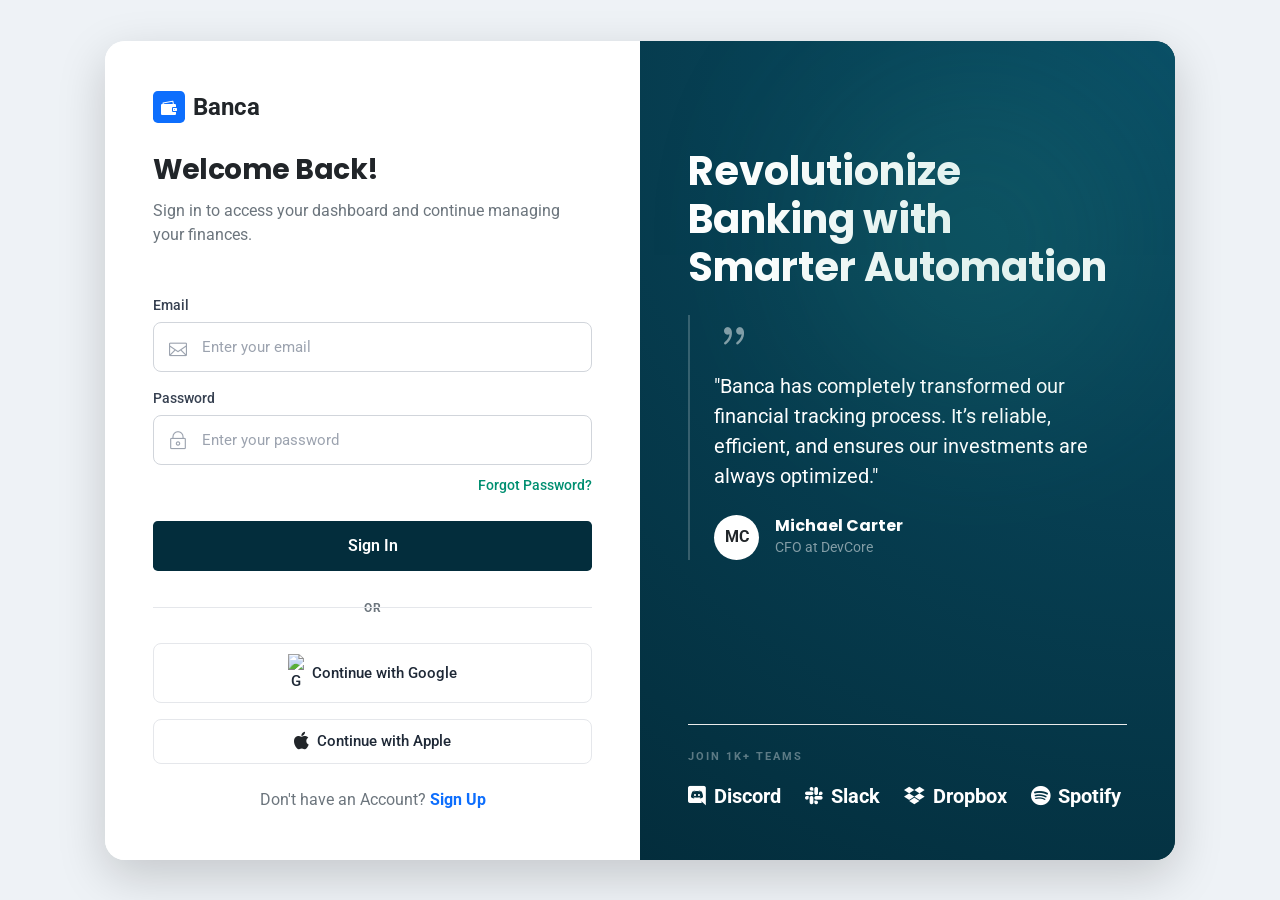
==== login.html @ e6ec40a3 "Add files via upload" ====
<!DOCTYPE HTML>
<html lang="en-US">

<head>
    <meta charset="UTF-8">
    <meta http-equiv="x-ua-compatible" content="ie=edge">
    <meta name="viewport" content="width=device-width,initial-scale=1.0">
    <title>Banca - Secure Login</title>
    <link rel="shortcut icon" href="img/favicon.png" type="image/x-icon">

    <!-- CSS here -->
    <link rel="stylesheet" type="text/css" href="css/bootstrap.min.css" media="all" />
    <link rel="stylesheet" type="text/css" href="css/elegant-icons.min.css" media="all" />
    <link rel="stylesheet" type="text/css" href="css/all.min.css" media="all" />
    <link rel="stylesheet" type="text/css" href="css/animate.css" media="all" />
    <link rel="stylesheet" type="text/css" href="css/slick.css" media="all" />
    <link rel="stylesheet" type="text/css" href="css/slick-theme.css" media="all" />
    <link rel="stylesheet" type="text/css" href="css/nice-select.css" media="all" />
    <link rel="stylesheet" type="text/css" href="css/animate.css" media="all" />
    <link rel="stylesheet" type="text/css" href="css/jquery.fancybox.min.css" media="all" />
    <link rel="stylesheet" type="text/css" href="css/nouislider.min.css" media="all" />
    <link rel="stylesheet" type="text/css" href="css/default.css" media="all" />
    <link rel="stylesheet" type="text/css" href="css/style.css" media="all" />
    <link rel="stylesheet" type="text/css" href="css/responsive.css" media="all" />
</head>

<body>

    <main class="auth-page-wrapper d-flex align-items-center justify-content-center h-100vh">
        
        <!-- Centered Card Container -->
        <div class="container">
            <div class="row justify-content-center">
                <div class="col-xl-11 col-xxl-10">
                    <div class="auth-card shadow-lg overflow-hidden bg-white rounded-4">
                        <div class="row g-0">
                            
                            <!-- Left Side: Login Form -->
                            <div class="col-lg-6">
                                <div class="auth-form-side p-5 d-flex flex-column h-100 justify-content-center">
                                    <div class="auth-form-header mb-5">
                                        <a href="index.html" class="d-flex align-items-center mb-4 text-decoration-none">
                                            <div class="icon-box-sm bg-primary text-white rounded-3 me-2 d-flex align-items-center justify-content-center" style="width: 32px; height: 32px;">
                                                <i class="icon_wallet_alt"></i>
                                            </div>
                                            <span class="fw-bold fs-4 text-dark">Banca</span>
                                        </a>
                                        <h2 class="fw-bold mb-2 text-dark">Welcome Back!</h2>
                                        <p class="text-muted">Sign in to access your dashboard and continue managing your finances.</p>
                                    </div>

                                    <form action="dashboard.html">
                                        <div class="form-group-modern mb-3">
                                            <label class="modern-label">Email</label>
                                            <div class="input-icon-wrapper">
                                                <i class="icon_mail_alt input-icon"></i>
                                                <input type="email" class="form-control" placeholder="Enter your email" required>
                                            </div>
                                        </div>

                                        <div class="form-group-modern mb-4">
                                            <label class="modern-label">Password</label>
                                            <div class="input-icon-wrapper">
                                                <i class="icon_lock_alt input-icon"></i>
                                                <input type="password" class="form-control" placeholder="Enter your password" required>
                                                <span class="password-toggle"><i class="icon_eye_alt"></i></span>
                                            </div>
                                            <div class="text-end mt-2">
                                                <a href="#" class="theme-link-sm">Forgot Password?</a>
                                            </div>
                                        </div>

                                        <button type="submit" class="theme-btn w-100 py-3 mb-4 rounded-3">Sign In</button>

                                        <div class="text-center position-relative mb-4">
                                            <span class="bg-white px-3 text-muted position-relative z-index-1 small fw-bold">OR</span>
                                            <div class="divider-line position-absolute top-50 start-0 w-100"></div>
                                        </div>

                                        <div class="d-flex flex-column gap-3">
                                            <button type="button" class="social-btn w-100 justify-content-center">
                                                <img src="https://www.google.com/favicon.ico" alt="G" class="me-2" style="width:16px;">
                                                Continue with Google
                                            </button>
                                            <button type="button" class="social-btn w-100 justify-content-center">
                                                <i class="fab fa-apple text-dark me-2 fs-5"></i>
                                                Continue with Apple
                                            </button>
                                        </div>
                                        
                                        <div class="mt-4 text-center">
                                            <p class="text-muted mb-0">Don't have an Account? <a href="register.html" class="fw-bold text-primary">Sign Up</a></p>
                                        </div>
                                    </form>
                                </div>
                            </div>

                            <!-- Right Side: Dark Banner -->
                            <div class="col-lg-6 d-none d-lg-block">
                                <div class="auth-banner-side h-100 p-5 d-flex flex-column justify-content-center position-relative text-white" style="background-color: #032d3c;">
                                    <div class="banner-content position-relative z-index-2 my-auto">
                                        <h2 class="display-6 fw-bold mb-4 text-white">Revolutionize Banking with Smarter Automation</h2>
                                        
                                        <div class="testimonial-simple mb-5">
                                            <i class="icon_quotations fs-1 text-white-50 mb-3 d-block"></i>
                                            <p class="fs-5 lh-base mb-4 opacity-75">"Banca has completely transformed our financial tracking process. It’s reliable, efficient, and ensures our investments are always optimized."</p>
                                            
                                            <div class="d-flex align-items-center">
                                                <div class="avatar-circle me-3 bg-white text-dark rounded-circle d-flex align-items-center justify-content-center fw-bold" style="width: 45px; height: 45px;">MC</div>
                                                <div>
                                                    <h6 class="mb-0 fw-bold text-white">Michael Carter</h6>
                                                    <small class="text-white-50">CFO at DevCore</small>
                                                </div>
                                            </div>
                                        </div>
                                    </div>

                                    <div class="banner-footer position-relative z-index-2 mt-auto pt-4 border-top border-white border-opacity-10">
                                        <small class="text-uppercase letter-spacing-2 text-white-50 mb-3 d-block">Join 1k+ Teams</small>
                                        <div class="d-flex flex-wrap gap-4 align-items-center opacity-75">
                                            <span class="fw-bold fs-5"><i class="fab fa-discord me-2"></i>Discord</span>
                                            <span class="fw-bold fs-5"><i class="fab fa-slack me-2"></i>Slack</span>
                                            <span class="fw-bold fs-5"><i class="fab fa-dropbox me-2"></i>Dropbox</span>
                                            <span class="fw-bold fs-5"><i class="fab fa-spotify me-2"></i>Spotify</span>
                                        </div>
                                    </div>
                                    
                                    <!-- Background Gradient/Effect -->
                                    <div class="position-absolute top-0 end-0 p-5">
                                        <div class="bg-gradient-primary rounded-circle" style="width: 300px; height: 300px; filter: blur(100px); opacity: 0.2; background: #2f9f89;"></div>
                                    </div>
                                </div>
                            </div>
                        </div>
                    </div>
                </div>
            </div>
        </div>
    </main>

    <!-- JS here -->
    <script src="js/jquery-3.6.0.min.js"></script>
    <script src="js/bootstrap.bundle.min.js"></script>
    <script src="js/jquery.nice-select.min.js"></script>
    <script src="js/slick.min.js"></script>
    <script src="js/jquery.fancybox.min.js"></script>
    <script src="js/nouislider.min.js"></script>
    <script src="js/wow.js"></script>
    <script src="js/main.js"></script>
</body>

</html>
---- css/elegant-icons.min.css ----
@font-face {
	font-family: 'ElegantIcons';
	src:url('../fonts/ElegantIcons.eot');
	src:url('../fonts/ElegantIcons.eot?#iefix') format('embedded-opentype'),
		url('../fonts/ElegantIcons.woff') format('woff'),
		url('../fonts/ElegantIcons.ttf') format('truetype'),
		url('../fonts/ElegantIcons.svg#ElegantIcons') format('svg');
	font-weight: normal;
	font-style: normal;
}

/* Use the following CSS code if you want to use data attributes for inserting your icons */
[data-icon]:before {
	font-family: 'ElegantIcons';
	content: attr(data-icon);
	speak: none;
	font-weight: normal;
	font-variant: normal;
	text-transform: none;
	line-height: 1;
	-webkit-font-smoothing: antialiased;
	-moz-osx-font-smoothing: grayscale;
}

/* Use the following CSS code if you want to have a class per icon */
/*
Instead of a list of all class selectors,
you can use the generic selector below, but it's slower:
[class*="your-class-prefix"] {
*/
.arrow_up, .arrow_down, .arrow_left, .arrow_right, .arrow_left-up, .arrow_right-up, .arrow_right-down, .arrow_left-down, .arrow-up-down, .arrow_up-down_alt, .arrow_left-right_alt, .arrow_left-right, .arrow_expand_alt2, .arrow_expand_alt, .arrow_condense, .arrow_expand, .arrow_move, .arrow_carrot-up, .arrow_carrot-down, .arrow_carrot-left, .arrow_carrot-right, .arrow_carrot-2up, .arrow_carrot-2down, .arrow_carrot-2left, .arrow_carrot-2right, .arrow_carrot-up_alt2, .arrow_carrot-down_alt2, .arrow_carrot-left_alt2, .arrow_carrot-right_alt2, .arrow_carrot-2up_alt2, .arrow_carrot-2down_alt2, .arrow_carrot-2left_alt2, .arrow_carrot-2right_alt2, .arrow_triangle-up, .arrow_triangle-down, .arrow_triangle-left, .arrow_triangle-right, .arrow_triangle-up_alt2, .arrow_triangle-down_alt2, .arrow_triangle-left_alt2, .arrow_triangle-right_alt2, .arrow_back, .icon_minus-06, .icon_plus, .icon_close, .icon_check, .icon_minus_alt2, .icon_plus_alt2, .icon_close_alt2, .icon_check_alt2, .icon_zoom-out_alt, .icon_zoom-in_alt, .icon_search, .icon_box-empty, .icon_box-selected, .icon_minus-box, .icon_plus-box, .icon_box-checked, .icon_circle-empty, .icon_circle-slelected, .icon_stop_alt2, .icon_stop, .icon_pause_alt2, .icon_pause, .icon_menu, .icon_menu-square_alt2, .icon_menu-circle_alt2, .icon_ul, .icon_ol, .icon_adjust-horiz, .icon_adjust-vert, .icon_document_alt, .icon_documents_alt, .icon_pencil, .icon_pencil-edit_alt, .icon_pencil-edit, .icon_folder-alt, .icon_folder-open_alt, .icon_folder-add_alt, .icon_info_alt, .icon_error-oct_alt, .icon_error-circle_alt, .icon_error-triangle_alt, .icon_question_alt2, .icon_question, .icon_comment_alt, .icon_chat_alt, .icon_vol-mute_alt, .icon_volume-low_alt, .icon_volume-high_alt, .icon_quotations, .icon_quotations_alt2, .icon_clock_alt, .icon_lock_alt, .icon_lock-open_alt, .icon_key_alt, .icon_cloud_alt, .icon_cloud-upload_alt, .icon_cloud-download_alt, .icon_image, .icon_images, .icon_lightbulb_alt, .icon_gift_alt, .icon_house_alt, .icon_genius, .icon_mobile, .icon_tablet, .icon_laptop, .icon_desktop, .icon_camera_alt, .icon_mail_alt, .icon_cone_alt, .icon_ribbon_alt, .icon_bag_alt, .icon_creditcard, .icon_cart_alt, .icon_paperclip, .icon_tag_alt, .icon_tags_alt, .icon_trash_alt, .icon_cursor_alt, .icon_mic_alt, .icon_compass_alt, .icon_pin_alt, .icon_pushpin_alt, .icon_map_alt, .icon_drawer_alt, .icon_toolbox_alt, .icon_book_alt, .icon_calendar, .icon_film, .icon_table, .icon_contacts_alt, .icon_headphones, .icon_lifesaver, .icon_piechart, .icon_refresh, .icon_link_alt, .icon_link, .icon_loading, .icon_blocked, .icon_archive_alt, .icon_heart_alt, .icon_star_alt, .icon_star-half_alt, .icon_star, .icon_star-half, .icon_tools, .icon_tool, .icon_cog, .icon_cogs, .arrow_up_alt, .arrow_down_alt, .arrow_left_alt, .arrow_right_alt, .arrow_left-up_alt, .arrow_right-up_alt, .arrow_right-down_alt, .arrow_left-down_alt, .arrow_condense_alt, .arrow_expand_alt3, .arrow_carrot_up_alt, .arrow_carrot-down_alt, .arrow_carrot-left_alt, .arrow_carrot-right_alt, .arrow_carrot-2up_alt, .arrow_carrot-2dwnn_alt, .arrow_carrot-2left_alt, .arrow_carrot-2right_alt, .arrow_triangle-up_alt, .arrow_triangle-down_alt, .arrow_triangle-left_alt, .arrow_triangle-right_alt, .icon_minus_alt, .icon_plus_alt, .icon_close_alt, .icon_check_alt, .icon_zoom-out, .icon_zoom-in, .icon_stop_alt, .icon_menu-square_alt, .icon_menu-circle_alt, .icon_document, .icon_documents, .icon_pencil_alt, .icon_folder, .icon_folder-open, .icon_folder-add, .icon_folder_upload, .icon_folder_download, .icon_info, .icon_error-circle, .icon_error-oct, .icon_error-triangle, .icon_question_alt, .icon_comment, .icon_chat, .icon_vol-mute, .icon_volume-low, .icon_volume-high, .icon_quotations_alt, .icon_clock, .icon_lock, .icon_lock-open, .icon_key, .icon_cloud, .icon_cloud-upload, .icon_cloud-download, .icon_lightbulb, .icon_gift, .icon_house, .icon_camera, .icon_mail, .icon_cone, .icon_ribbon, .icon_bag, .icon_cart, .icon_tag, .icon_tags, .icon_trash, .icon_cursor, .icon_mic, .icon_compass, .icon_pin, .icon_pushpin, .icon_map, .icon_drawer, .icon_toolbox, .icon_book, .icon_contacts, .icon_archive, .icon_heart, .icon_profile, .icon_group, .icon_grid-2x2, .icon_grid-3x3, .icon_music, .icon_pause_alt, .icon_phone, .icon_upload, .icon_download, .social_facebook, .social_twitter, .social_pinterest, .social_googleplus, .social_tumblr, .social_tumbleupon, .social_wordpress, .social_instagram, .social_dribbble, .social_vimeo, .social_linkedin, .social_rss, .social_deviantart, .social_share, .social_myspace, .social_skype, .social_youtube, .social_picassa, .social_googledrive, .social_flickr, .social_blogger, .social_spotify, .social_delicious, .social_facebook_circle, .social_twitter_circle, .social_pinterest_circle, .social_googleplus_circle, .social_tumblr_circle, .social_stumbleupon_circle, .social_wordpress_circle, .social_instagram_circle, .social_dribbble_circle, .social_vimeo_circle, .social_linkedin_circle, .social_rss_circle, .social_deviantart_circle, .social_share_circle, .social_myspace_circle, .social_skype_circle, .social_youtube_circle, .social_picassa_circle, .social_googledrive_alt2, .social_flickr_circle, .social_blogger_circle, .social_spotify_circle, .social_delicious_circle, .social_facebook_square, .social_twitter_square, .social_pinterest_square, .social_googleplus_square, .social_tumblr_square, .social_stumbleupon_square, .social_wordpress_square, .social_instagram_square, .social_dribbble_square, .social_vimeo_square, .social_linkedin_square, .social_rss_square, .social_deviantart_square, .social_share_square, .social_myspace_square, .social_skype_square, .social_youtube_square, .social_picassa_square, .social_googledrive_square, .social_flickr_square, .social_blogger_square, .social_spotify_square, .social_delicious_square, .icon_printer, .icon_calulator, .icon_building, .icon_floppy, .icon_drive, .icon_search-2, .icon_id, .icon_id-2, .icon_puzzle, .icon_like, .icon_dislike, .icon_mug, .icon_currency, .icon_wallet, .icon_pens, .icon_easel, .icon_flowchart, .icon_datareport, .icon_briefcase, .icon_shield, .icon_percent, .icon_globe, .icon_globe-2, .icon_target, .icon_hourglass, .icon_balance, .icon_rook, .icon_printer-alt, .icon_calculator_alt, .icon_building_alt, .icon_floppy_alt, .icon_drive_alt, .icon_search_alt, .icon_id_alt, .icon_id-2_alt, .icon_puzzle_alt, .icon_like_alt, .icon_dislike_alt, .icon_mug_alt, .icon_currency_alt, .icon_wallet_alt, .icon_pens_alt, .icon_easel_alt, .icon_flowchart_alt, .icon_datareport_alt, .icon_briefcase_alt, .icon_shield_alt, .icon_percent_alt, .icon_globe_alt, .icon_clipboard {
	font-family: 'ElegantIcons';
	speak: none;
	font-style: normal;
	font-weight: normal;
	font-variant: normal;
	text-transform: none;
	line-height: 1;
	-webkit-font-smoothing: antialiased;
}
.arrow_up:before {
	content: "\21";
}
.arrow_down:before {
	content: "\22";
}
.arrow_left:before {
	content: "\23";
}
.arrow_right:before {
	content: "\24";
}
.arrow_left-up:before {
	content: "\25";
}
.arrow_right-up:before {
	content: "\26";
}
.arrow_right-down:before {
	content: "\27";
}
.arrow_left-down:before {
	content: "\28";
}
.arrow-up-down:before {
	content: "\29";
}
.arrow_up-down_alt:before {
	content: "\2a";
}
.arrow_left-right_alt:before {
	content: "\2b";
}
.arrow_left-right:before {
	content: "\2c";
}
.arrow_expand_alt2:before {
	content: "\2d";
}
.arrow_expand_alt:before {
	content: "\2e";
}
.arrow_condense:before {
	content: "\2f";
}
.arrow_expand:before {
	content: "\30";
}
.arrow_move:before {
	content: "\31";
}
.arrow_carrot-up:before {
	content: "\32";
}
.arrow_carrot-down:before {
	content: "\33";
}
.arrow_carrot-left:before {
	content: "\34";
}
.arrow_carrot-right:before {
	content: "\35";
}
.arrow_carrot-2up:before {
	content: "\36";
}
.arrow_carrot-2down:before {
	content: "\37";
}
.arrow_carrot-2left:before {
	content: "\38";
}
.arrow_carrot-2right:before {
	content: "\39";
}
.arrow_carrot-up_alt2:before {
	content: "\3a";
}
.arrow_carrot-down_alt2:before {
	content: "\3b";
}
.arrow_carrot-left_alt2:before {
	content: "\3c";
}
.arrow_carrot-right_alt2:before {
	content: "\3d";
}
.arrow_carrot-2up_alt2:before {
	content: "\3e";
}
.arrow_carrot-2down_alt2:before {
	content: "\3f";
}
.arrow_carrot-2left_alt2:before {
	content: "\40";
}
.arrow_carrot-2right_alt2:before {
	content: "\41";
}
.arrow_triangle-up:before {
	content: "\42";
}
.arrow_triangle-down:before {
	content: "\43";
}
.arrow_triangle-left:before {
	content: "\44";
}
.arrow_triangle-right:before {
	content: "\45";
}
.arrow_triangle-up_alt2:before {
	content: "\46";
}
.arrow_triangle-down_alt2:before {
	content: "\47";
}
.arrow_triangle-left_alt2:before {
	content: "\48";
}
.arrow_triangle-right_alt2:before {
	content: "\49";
}
.arrow_back:before {
	content: "\4a";
}
.icon_minus-06:before {
	content: "\4b";
}
.icon_plus:before {
	content: "\4c";
}
.icon_close:before {
	content: "\4d";
}
.icon_check:before {
	content: "\4e";
}
.icon_minus_alt2:before {
	content: "\4f";
}
.icon_plus_alt2:before {
	content: "\50";
}
.icon_close_alt2:before {
	content: "\51";
}
.icon_check_alt2:before {
	content: "\52";
}
.icon_zoom-out_alt:before {
	content: "\53";
}
.icon_zoom-in_alt:before {
	content: "\54";
}
.icon_search:before {
	content: "\55";
}
.icon_box-empty:before {
	content: "\56";
}
.icon_box-selected:before {
	content: "\57";
}
.icon_minus-box:before {
	content: "\58";
}
.icon_plus-box:before {
	content: "\59";
}
.icon_box-checked:before {
	content: "\5a";
}
.icon_circle-empty:before {
	content: "\5b";
}
.icon_circle-slelected:before {
	content: "\5c";
}
.icon_stop_alt2:before {
	content: "\5d";
}
.icon_stop:before {
	content: "\5e";
}
.icon_pause_alt2:before {
	content: "\5f";
}
.icon_pause:before {
	content: "\60";
}
.icon_menu:before {
	content: "\61";
}
.icon_menu-square_alt2:before {
	content: "\62";
}
.icon_menu-circle_alt2:before {
	content: "\63";
}
.icon_ul:before {
	content: "\64";
}
.icon_ol:before {
	content: "\65";
}
.icon_adjust-horiz:before {
	content: "\66";
}
.icon_adjust-vert:before {
	content: "\67";
}
.icon_document_alt:before {
	content: "\68";
}
.icon_documents_alt:before {
	content: "\69";
}
.icon_pencil:before {
	content: "\6a";
}
.icon_pencil-edit_alt:before {
	content: "\6b";
}
.icon_pencil-edit:before {
	content: "\6c";
}
.icon_folder-alt:before {
	content: "\6d";
}
.icon_folder-open_alt:before {
	content: "\6e";
}
.icon_folder-add_alt:before {
	content: "\6f";
}
.icon_info_alt:before {
	content: "\70";
}
.icon_error-oct_alt:before {
	content: "\71";
}
.icon_error-circle_alt:before {
	content: "\72";
}
.icon_error-triangle_alt:before {
	content: "\73";
}
.icon_question_alt2:before {
	content: "\74";
}
.icon_question:before {
	content: "\75";
}
.icon_comment_alt:before {
	content: "\76";
}
.icon_chat_alt:before {
	content: "\77";
}
.icon_vol-mute_alt:before {
	content: "\78";
}
.icon_volume-low_alt:before {
	content: "\79";
}
.icon_volume-high_alt:before {
	content: "\7a";
}
.icon_quotations:before {
	content: "\7b";
}
.icon_quotations_alt2:before {
	content: "\7c";
}
.icon_clock_alt:before {
	content: "\7d";
}
.icon_lock_alt:before {
	content: "\7e";
}
.icon_lock-open_alt:before {
	content: "\e000";
}
.icon_key_alt:before {
	content: "\e001";
}
.icon_cloud_alt:before {
	content: "\e002";
}
.icon_cloud-upload_alt:before {
	content: "\e003";
}
.icon_cloud-download_alt:before {
	content: "\e004";
}
.icon_image:before {
	content: "\e005";
}
.icon_images:before {
	content: "\e006";
}
.icon_lightbulb_alt:before {
	content: "\e007";
}
.icon_gift_alt:before {
	content: "\e008";
}
.icon_house_alt:before {
	content: "\e009";
}
.icon_genius:before {
	content: "\e00a";
}
.icon_mobile:before {
	content: "\e00b";
}
.icon_tablet:before {
	content: "\e00c";
}
.icon_laptop:before {
	content: "\e00d";
}
.icon_desktop:before {
	content: "\e00e";
}
.icon_camera_alt:before {
	content: "\e00f";
}
.icon_mail_alt:before {
	content: "\e010";
}
.icon_cone_alt:before {
	content: "\e011";
}
.icon_ribbon_alt:before {
	content: "\e012";
}
.icon_bag_alt:before {
	content: "\e013";
}
.icon_creditcard:before {
	content: "\e014";
}
.icon_cart_alt:before {
	content: "\e015";
}
.icon_paperclip:before {
	content: "\e016";
}
.icon_tag_alt:before {
	content: "\e017";
}
.icon_tags_alt:before {
	content: "\e018";
}
.icon_trash_alt:before {
	content: "\e019";
}
.icon_cursor_alt:before {
	content: "\e01a";
}
.icon_mic_alt:before {
	content: "\e01b";
}
.icon_compass_alt:before {
	content: "\e01c";
}
.icon_pin_alt:before {
	content: "\e01d";
}
.icon_pushpin_alt:before {
	content: "\e01e";
}
.icon_map_alt:before {
	content: "\e01f";
}
.icon_drawer_alt:before {
	content: "\e020";
}
.icon_toolbox_alt:before {
	content: "\e021";
}
.icon_book_alt:before {
	content: "\e022";
}
.icon_calendar:before {
	content: "\e023";
}
.icon_film:before {
	content: "\e024";
}
.icon_table:before {
	content: "\e025";
}
.icon_contacts_alt:before {
	content: "\e026";
}
.icon_headphones:before {
	content: "\e027";
}
.icon_lifesaver:before {
	content: "\e028";
}
.icon_piechart:before {
	content: "\e029";
}
.icon_refresh:before {
	content: "\e02a";
}
.icon_link_alt:before {
	content: "\e02b";
}
.icon_link:before {
	content: "\e02c";
}
.icon_loading:before {
	content: "\e02d";
}
.icon_blocked:before {
	content: "\e02e";
}
.icon_archive_alt:before {
	content: "\e02f";
}
.icon_heart_alt:before {
	content: "\e030";
}
.icon_star_alt:before {
	content: "\e031";
}
.icon_star-half_alt:before {
	content: "\e032";
}
.icon_star:before {
	content: "\e033";
}
.icon_star-half:before {
	content: "\e034";
}
.icon_tools:before {
	content: "\e035";
}
.icon_tool:before {
	content: "\e036";
}
.icon_cog:before {
	content: "\e037";
}
.icon_cogs:before {
	content: "\e038";
}
.arrow_up_alt:before {
	content: "\e039";
}
.arrow_down_alt:before {
	content: "\e03a";
}
.arrow_left_alt:before {
	content: "\e03b";
}
.arrow_right_alt:before {
	content: "\e03c";
}
.arrow_left-up_alt:before {
	content: "\e03d";
}
.arrow_right-up_alt:before {
	content: "\e03e";
}
.arrow_right-down_alt:before {
	content: "\e03f";
}
.arrow_left-down_alt:before {
	content: "\e040";
}
.arrow_condense_alt:before {
	content: "\e041";
}
.arrow_expand_alt3:before {
	content: "\e042";
}
.arrow_carrot_up_alt:before {
	content: "\e043";
}
.arrow_carrot-down_alt:before {
	content: "\e044";
}
.arrow_carrot-left_alt:before {
	content: "\e045";
}
.arrow_carrot-right_alt:before {
	content: "\e046";
}
.arrow_carrot-2up_alt:before {
	content: "\e047";
}
.arrow_carrot-2dwnn_alt:before {
	content: "\e048";
}
.arrow_carrot-2left_alt:before {
	content: "\e049";
}
.arrow_carrot-2right_alt:before {
	content: "\e04a";
}
.arrow_triangle-up_alt:before {
	content: "\e04b";
}
.arrow_triangle-down_alt:before {
	content: "\e04c";
}
.arrow_triangle-left_alt:before {
	content: "\e04d";
}
.arrow_triangle-right_alt:before {
	content: "\e04e";
}
.icon_minus_alt:before {
	content: "\e04f";
}
.icon_plus_alt:before {
	content: "\e050";
}
.icon_close_alt:before {
	content: "\e051";
}
.icon_check_alt:before {
	content: "\e052";
}
.icon_zoom-out:before {
	content: "\e053";
}
.icon_zoom-in:before {
	content: "\e054";
}
.icon_stop_alt:before {
	content: "\e055";
}
.icon_menu-square_alt:before {
	content: "\e056";
}
.icon_menu-circle_alt:before {
	content: "\e057";
}
.icon_document:before {
	content: "\e058";
}
.icon_documents:before {
	content: "\e059";
}
.icon_pencil_alt:before {
	content: "\e05a";
}
.icon_folder:before {
	content: "\e05b";
}
.icon_folder-open:before {
	content: "\e05c";
}
.icon_folder-add:before {
	content: "\e05d";
}
.icon_folder_upload:before {
	content: "\e05e";
}
.icon_folder_download:before {
	content: "\e05f";
}
.icon_info:before {
	content: "\e060";
}
.icon_error-circle:before {
	content: "\e061";
}
.icon_error-oct:before {
	content: "\e062";
}
.icon_error-triangle:before {
	content: "\e063";
}
.icon_question_alt:before {
	content: "\e064";
}
.icon_comment:before {
	content: "\e065";
}
.icon_chat:before {
	content: "\e066";
}
.icon_vol-mute:before {
	content: "\e067";
}
.icon_volume-low:before {
	content: "\e068";
}
.icon_volume-high:before {
	content: "\e069";
}
.icon_quotations_alt:before {
	content: "\e06a";
}
.icon_clock:before {
	content: "\e06b";
}
.icon_lock:before {
	content: "\e06c";
}
.icon_lock-open:before {
	content: "\e06d";
}
.icon_key:before {
	content: "\e06e";
}
.icon_cloud:before {
	content: "\e06f";
}
.icon_cloud-upload:before {
	content: "\e070";
}
.icon_cloud-download:before {
	content: "\e071";
}
.icon_lightbulb:before {
	content: "\e072";
}
.icon_gift:before {
	content: "\e073";
}
.icon_house:before {
	content: "\e074";
}
.icon_camera:before {
	content: "\e075";
}
.icon_mail:before {
	content: "\e076";
}
.icon_cone:before {
	content: "\e077";
}
.icon_ribbon:before {
	content: "\e078";
}
.icon_bag:before {
	content: "\e079";
}
.icon_cart:before {
	content: "\e07a";
}
.icon_tag:before {
	content: "\e07b";
}
.icon_tags:before {
	content: "\e07c";
}
.icon_trash:before {
	content: "\e07d";
}
.icon_cursor:before {
	content: "\e07e";
}
.icon_mic:before {
	content: "\e07f";
}
.icon_compass:before {
	content: "\e080";
}
.icon_pin:before {
	content: "\e081";
}
.icon_pushpin:before {
	content: "\e082";
}
.icon_map:before {
	content: "\e083";
}
.icon_drawer:before {
	content: "\e084";
}
.icon_toolbox:before {
	content: "\e085";
}
.icon_book:before {
	content: "\e086";
}
.icon_contacts:before {
	content: "\e087";
}
.icon_archive:before {
	content: "\e088";
}
.icon_heart:before {
	content: "\e089";
}
.icon_profile:before {
	content: "\e08a";
}
.icon_group:before {
	content: "\e08b";
}
.icon_grid-2x2:before {
	content: "\e08c";
}
.icon_grid-3x3:before {
	content: "\e08d";
}
.icon_music:before {
	content: "\e08e";
}
.icon_pause_alt:before {
	content: "\e08f";
}
.icon_phone:before {
	content: "\e090";
}
.icon_upload:before {
	content: "\e091";
}
.icon_download:before {
	content: "\e092";
}
.social_facebook:before {
	content: "\e093";
}
.social_twitter:before {
	content: "\e094";
}
.social_pinterest:before {
	content: "\e095";
}
.social_googleplus:before {
	content: "\e096";
}
.social_tumblr:before {
	content: "\e097";
}
.social_tumbleupon:before {
	content: "\e098";
}
.social_wordpress:before {
	content: "\e099";
}
.social_instagram:before {
	content: "\e09a";
}
.social_dribbble:before {
	content: "\e09b";
}
.social_vimeo:before {
	content: "\e09c";
}
.social_linkedin:before {
	content: "\e09d";
}
.social_rss:before {
	content: "\e09e";
}
.social_deviantart:before {
	content: "\e09f";
}
.social_share:before {
	content: "\e0a0";
}
.social_myspace:before {
	content: "\e0a1";
}
.social_skype:before {
	content: "\e0a2";
}
.social_youtube:before {
	content: "\e0a3";
}
.social_picassa:before {
	content: "\e0a4";
}
.social_googledrive:before {
	content: "\e0a5";
}
.social_flickr:before {
	content: "\e0a6";
}
.social_blogger:before {
	content: "\e0a7";
}
.social_spotify:before {
	content: "\e0a8";
}
.social_delicious:before {
	content: "\e0a9";
}
.social_facebook_circle:before {
	content: "\e0aa";
}
.social_twitter_circle:before {
	content: "\e0ab";
}
.social_pinterest_circle:before {
	content: "\e0ac";
}
.social_googleplus_circle:before {
	content: "\e0ad";
}
.social_tumblr_circle:before {
	content: "\e0ae";
}
.social_stumbleupon_circle:before {
	content: "\e0af";
}
.social_wordpress_circle:before {
	content: "\e0b0";
}
.social_instagram_circle:before {
	content: "\e0b1";
}
.social_dribbble_circle:before {
	content: "\e0b2";
}
.social_vimeo_circle:before {
	content: "\e0b3";
}
.social_linkedin_circle:before {
	content: "\e0b4";
}
.social_rss_circle:before {
	content: "\e0b5";
}
.social_deviantart_circle:before {
	content: "\e0b6";
}
.social_share_circle:before {
	content: "\e0b7";
}
.social_myspace_circle:before {
	content: "\e0b8";
}
.social_skype_circle:before {
	content: "\e0b9";
}
.social_youtube_circle:before {
	content: "\e0ba";
}
.social_picassa_circle:before {
	content: "\e0bb";
}
.social_googledrive_alt2:before {
	content: "\e0bc";
}
.social_flickr_circle:before {
	content: "\e0bd";
}
.social_blogger_circle:before {
	content: "\e0be";
}
.social_spotify_circle:before {
	content: "\e0bf";
}
.social_delicious_circle:before {
	content: "\e0c0";
}
.social_facebook_square:before {
	content: "\e0c1";
}
.social_twitter_square:before {
	content: "\e0c2";
}
.social_pinterest_square:before {
	content: "\e0c3";
}
.social_googleplus_square:before {
	content: "\e0c4";
}
.social_tumblr_square:before {
	content: "\e0c5";
}
.social_stumbleupon_square:before {
	content: "\e0c6";
}
.social_wordpress_square:before {
	content: "\e0c7";
}
.social_instagram_square:before {
	content: "\e0c8";
}
.social_dribbble_square:before {
	content: "\e0c9";
}
.social_vimeo_square:before {
	content: "\e0ca";
}
.social_linkedin_square:before {
	content: "\e0cb";
}
.social_rss_square:before {
	content: "\e0cc";
}
.social_deviantart_square:before {
	content: "\e0cd";
}
.social_share_square:before {
	content: "\e0ce";
}
.social_myspace_square:before {
	content: "\e0cf";
}
.social_skype_square:before {
	content: "\e0d0";
}
.social_youtube_square:before {
	content: "\e0d1";
}
.social_picassa_square:before {
	content: "\e0d2";
}
.social_googledrive_square:before {
	content: "\e0d3";
}
.social_flickr_square:before {
	content: "\e0d4";
}
.social_blogger_square:before {
	content: "\e0d5";
}
.social_spotify_square:before {
	content: "\e0d6";
}
.social_delicious_square:before {
	content: "\e0d7";
}
.icon_printer:before {
	content: "\e103";
}
.icon_calulator:before {
	content: "\e0ee";
}
.icon_building:before {
	content: "\e0ef";
}
.icon_floppy:before {
	content: "\e0e8";
}
.icon_drive:before {
	content: "\e0ea";
}
.icon_search-2:before {
	content: "\e101";
}
.icon_id:before {
	content: "\e107";
}
.icon_id-2:before {
	content: "\e108";
}
.icon_puzzle:before {
	content: "\e102";
}
.icon_like:before {
	content: "\e106";
}
.icon_dislike:before {
	content: "\e0eb";
}
.icon_mug:before {
	content: "\e105";
}
.icon_currency:before {
	content: "\e0ed";
}
.icon_wallet:before {
	content: "\e100";
}
.icon_pens:before {
	content: "\e104";
}
.icon_easel:before {
	content: "\e0e9";
}
.icon_flowchart:before {
	content: "\e109";
}
.icon_datareport:before {
	content: "\e0ec";
}
.icon_briefcase:before {
	content: "\e0fe";
}
.icon_shield:before {
	content: "\e0f6";
}
.icon_percent:before {
	content: "\e0fb";
}
.icon_globe:before {
	content: "\e0e2";
}
.icon_globe-2:before {
	content: "\e0e3";
}
.icon_target:before {
	content: "\e0f5";
}
.icon_hourglass:before {
	content: "\e0e1";
}
.icon_balance:before {
	content: "\e0ff";
}
.icon_rook:before {
	content: "\e0f8";
}
.icon_printer-alt:before {
	content: "\e0fa";
}
.icon_calculator_alt:before {
	content: "\e0e7";
}
.icon_building_alt:before {
	content: "\e0fd";
}
.icon_floppy_alt:before {
	content: "\e0e4";
}
.icon_drive_alt:before {
	content: "\e0e5";
}
.icon_search_alt:before {
	content: "\e0f7";
}
.icon_id_alt:before {
	content: "\e0e0";
}
.icon_id-2_alt:before {
	content: "\e0fc";
}
.icon_puzzle_alt:before {
	content: "\e0f9";
}
.icon_like_alt:before {
	content: "\e0dd";
}
.icon_dislike_alt:before {
	content: "\e0f1";
}
.icon_mug_alt:before {
	content: "\e0dc";
}
.icon_currency_alt:before {
	content: "\e0f3";
}
.icon_wallet_alt:before {
	content: "\e0d8";
}
.icon_pens_alt:before {
	content: "\e0db";
}
.icon_easel_alt:before {
	content: "\e0f0";
}
.icon_flowchart_alt:before {
	content: "\e0df";
}
.icon_datareport_alt:before {
	content: "\e0f2";
}
.icon_briefcase_alt:before {
	content: "\e0f4";
}
.icon_shield_alt:before {
	content: "\e0d9";
}
.icon_percent_alt:before {
	content: "\e0da";
}
.icon_globe_alt:before {
	content: "\e0de";
}
.icon_clipboard:before {
	content: "\e0e6";
}


	.glyph {
		float: left;
		text-align: center;
		padding: .75em;
		margin: .4em 1.5em .75em 0;
		width: 6em;
text-shadow: none;
	}
        .glyph_big {
        font-size: 128px;
        color: #59c5dc;
        float: left;
        margin-right: 20px;
        }

        .glyph div { padding-bottom: 10px;}

	.glyph input {
		font-family: consolas, monospace;
		font-size: 12px;
		width: 100%;
		text-align: center;
		border: 0;
		box-shadow: 0 0 0 1px #ccc;
		padding: .2em;
                -moz-border-radius: 5px;
                -webkit-border-radius: 5px;
	}
	.centered {
		margin-left: auto;
		margin-right: auto;
	}
	.glyph .fs1 {
		font-size: 2em;
	}
---- css/nouislider.min.css ----
.noUi-target,.noUi-target *{-webkit-touch-callout:none;-webkit-tap-highlight-color:transparent;-webkit-user-select:none;-ms-touch-action:none;touch-action:none;-ms-user-select:none;-moz-user-select:none;user-select:none;-moz-box-sizing:border-box;box-sizing:border-box}.noUi-target{position:relative}.noUi-base,.noUi-connects{width:100%;height:100%;position:relative;z-index:1}.noUi-connects{overflow:hidden;z-index:0}.noUi-connect,.noUi-origin{will-change:transform;position:absolute;z-index:1;top:0;right:0;-ms-transform-origin:0 0;-webkit-transform-origin:0 0;-webkit-transform-style:preserve-3d;transform-origin:0 0;transform-style:flat}.noUi-connect{height:100%;width:100%}.noUi-origin{height:10%;width:10%}.noUi-txt-dir-rtl.noUi-horizontal .noUi-origin{left:0;right:auto}.noUi-vertical .noUi-origin{width:0}.noUi-horizontal .noUi-origin{height:0}.noUi-handle{-webkit-backface-visibility:hidden;backface-visibility:hidden;position:absolute}.noUi-touch-area{height:100%;width:100%}.noUi-state-tap .noUi-connect,.noUi-state-tap .noUi-origin{-webkit-transition:transform .3s;transition:transform .3s}.noUi-state-drag *{cursor:inherit!important}.noUi-horizontal{height:3px}.noUi-horizontal .noUi-handle{width:10px;height:10px;right:-5px;border-radius:50%;background-color:#0050b2;top:-4px}.noUi-vertical{width:18px}.noUi-vertical .noUi-handle{width:28px;height:34px;right:-6px;top:-17px}.noUi-txt-dir-rtl.noUi-horizontal .noUi-handle{left:-17px;right:auto}.noUi-target{background:#dcdee0;border-radius:4px}.noUi-connects{border-radius:3px}.noUi-connect{background:#0050b2}.noUi-draggable{cursor:ew-resize}.noUi-vertical .noUi-draggable{cursor:ns-resize}.noUi-handle{border-radius:50%;background:#0050b2;cursor:default}.noUi-active{background-color:#fff;border:1px solid #0050b2}.noUi-vertical .noUi-handle:after{top:17px}[disabled] .noUi-connect{background:#b8b8b8}[disabled] .noUi-handle,[disabled].noUi-handle,[disabled].noUi-target{cursor:not-allowed}.noUi-pips,.noUi-pips *{-moz-box-sizing:border-box;box-sizing:border-box}.noUi-pips{position:absolute;color:#999}.noUi-value{position:absolute;white-space:nowrap;text-align:center;margin-top:10px;font-size:14px;font-family:Roboto,sans-serif;line-height:22px}.noUi-value-sub{color:#ccc;font-size:10px}.noUi-marker{position:absolute;background:#ccc}.noUi-marker-sub{background:#aaa}.noUi-marker-large{background:#dcdee0}.noUi-pips-horizontal{padding:10px 0;height:80px;top:-14px;left:0;width:100%}.noUi-value-horizontal{-webkit-transform:translate(-50%,50%);transform:translate(-50%,50%)}.noUi-value-horizontal:nth-child(2){-webkit-transform:translate(-2px,50%);transform:translate(-2px,50%)}.noUi-value-horizontal:last-child{-webkit-transform:translate(-99%,50%);transform:translate(-99%,50%)}.noUi-rtl .noUi-value-horizontal{-webkit-transform:translate(50%,50%);transform:translate(50%,50%)}.noUi-marker-horizontal.noUi-marker{margin-left:-1px;width:1px;height:5px}.noUi-marker-horizontal.noUi-marker-sub{height:10px}.noUi-marker-horizontal.noUi-marker-large{height:14px}.noUi-pips-vertical{padding:0 10px;height:100%;top:0;left:100%}.noUi-value-vertical{-webkit-transform:translate(0,-50%);transform:translate(0,-50%);padding-left:25px}.noUi-rtl .noUi-value-vertical{-webkit-transform:translate(0,50%);transform:translate(0,50%)}.noUi-marker-vertical.noUi-marker{width:5px;height:2px;margin-top:-1px}.noUi-marker-vertical.noUi-marker-sub{width:10px}.noUi-marker-vertical.noUi-marker-large{width:15px}.noUi-tooltip{display:block;position:absolute;border:1px solid #d9d9d9;border-radius:3px;background:#fff;color:#000;padding:5px;text-align:center;white-space:nowrap}.noUi-horizontal .noUi-tooltip{-webkit-transform:translate(-50%,0);transform:translate(-50%,0);left:50%;bottom:120%}.noUi-vertical .noUi-tooltip{-webkit-transform:translate(0,-50%);transform:translate(0,-50%);top:50%;right:120%}.noUi-horizontal .noUi-origin>.noUi-tooltip{-webkit-transform:translate(50%,0);transform:translate(50%,0);left:auto;bottom:10px}.noUi-vertical .noUi-origin>.noUi-tooltip{-webkit-transform:translate(0,-18px);transform:translate(0,-18px);top:auto;right:28px}
---- css/default.css ----
.mt-10 {
  margin-top: 10px;
}
.mt-15 {
  margin-top: 15px;
}
.mt-20 {
  margin-top: 20px;
}
.mt-25 {
  margin-top: 25px;
}
.mt-30 {
  margin-top: 30px;
}
.mt-35 {
  margin-top: 35px;
}
.mt-40 {
  margin-top: 40px;
}
.mt-45 {
  margin-top: 45px;
}
.mt-50 {
  margin-top: 50px;
}
.mt-55 {
  margin-top: 55px;
}
.mt-60 {
  margin-top: 60px;
}
.mt-65 {
  margin-top: 65px;
}
.mt-70 {
  margin-top: 70px;
}
.mt-75 {
  margin-top: 75px;
}
.mt-80 {
  margin-top: 80px;
}
.mt-85 {
  margin-top: 85px;
}
.mt-90 {
  margin-top: 90px;
}
.mt-95 {
  margin-top: 95px;
}
.mt-100 {
  margin-top: 100px;
}
.mt-105 {
  margin-top: 105px;
}
.mt-110 {
  margin-top: 110px;
}
.mt-115 {
  margin-top: 115px;
}
.mt-120 {
  margin-top: 120px;
}
.mt-125 {
  margin-top: 125px;
}
.mt-130 {
  margin-top: 130px;
}
.mt-135 {
  margin-top: 135px;
}
.mt-140 {
  margin-top: 140px;
}
.mt-145 {
  margin-top: 145px;
}
.mt-150 {
  margin-top: 150px;
}
.mt-155 {
  margin-top: 155px;
}
.mt-160 {
  margin-top: 160px;
}
.mt-165 {
  margin-top: 165px;
}
.mt-170 {
  margin-top: 170px;
}
.mt-175 {
  margin-top: 175px;
}
.mt-180 {
  margin-top: 180px;
}
.mt-185 {
  margin-top: 185px;
}
.mt-190 {
  margin-top: 190px;
}
.mt-195 {
  margin-top: 195px;
}
.mt-200 {
  margin-top: 200px;
}

.mb-10 {
  margin-bottom: 10px;
}
.mb-15 {
  margin-bottom: 15px;
}
.mb-20 {
  margin-bottom: 20px;
}
.mb-25 {
  margin-bottom: 25px;
}
.mb-30 {
  margin-bottom: 30px;
}
.mb-35 {
  margin-bottom: 35px;
}
.mb-40 {
  margin-bottom: 40px;
}
.mb-45 {
  margin-bottom: 45px;
}
.mb-50 {
  margin-bottom: 50px;
}
.mb-55 {
  margin-bottom: 55px;
}
.mb-60 {
  margin-bottom: 60px;
}
.mb-65 {
  margin-bottom: 65px;
}
.mb-70 {
  margin-bottom: 70px;
}
.mb-75 {
  margin-bottom: 75px;
}
.mb-80 {
  margin-bottom: 80px;
}
.mb-85 {
  margin-bottom: 85px;
}
.mb-90 {
  margin-bottom: 90px;
}
.mb-95 {
  margin-bottom: 95px;
}
.mb-100 {
  margin-bottom: 100px;
}
.mb-105 {
  margin-bottom: 105px;
}
.mb-110 {
  margin-bottom: 110px;
}
.mb-115 {
  margin-bottom: 115px;
}
.mb-120 {
  margin-bottom: 120px;
}
.mb-125 {
  margin-bottom: 125px;
}
.mb-130 {
  margin-bottom: 130px;
}
.mb-135 {
  margin-bottom: 135px;
}
.mb-140 {
  margin-bottom: 140px;
}
.mb-145 {
  margin-bottom: 145px;
}
.mb-150 {
  margin-bottom: 150px;
}
.mb-155 {
  margin-bottom: 155px;
}
.mb-160 {
  margin-bottom: 160px;
}
.mb-165 {
  margin-bottom: 165px;
}
.mb-170 {
  margin-bottom: 170px;
}
.mb-175 {
  margin-bottom: 175px;
}
.mb-180 {
  margin-bottom: 180px;
}
.mb-185 {
  margin-bottom: 185px;
}
.mb-190 {
  margin-bottom: 190px;
}
.mb-195 {
  margin-bottom: 195px;
}
.mb-200 {
  margin-bottom: 200px;
}

.ml-10 {
  margin-left: 10px;
}
.ml-15 {
  margin-left: 15px;
}
.ml-20 {
  margin-left: 20px;
}
.ml-25 {
  margin-left: 25px;
}
.ml-30 {
  margin-left: 30px;
}
.ml-35 {
  margin-left: 35px;
}
.ml-40 {
  margin-left: 40px;
}
.ml-45 {
  margin-left: 45px;
}
.ml-50 {
  margin-left: 50px;
}
.ml-55 {
  margin-left: 55px;
}
.ml-60 {
  margin-left: 60px;
}
.ml-65 {
  margin-left: 65px;
}
.ml-70 {
  margin-left: 70px;
}
.ml-75 {
  margin-left: 75px;
}
.ml-80 {
  margin-left: 80px;
}
.ml-85 {
  margin-left: 85px;
}
.ml-90 {
  margin-left: 90px;
}
.ml-95 {
  margin-left: 95px;
}
.ml-100 {
  margin-left: 100px;
}
.ml-105 {
  margin-left: 105px;
}
.ml-110 {
  margin-left: 110px;
}
.ml-115 {
  margin-left: 115px;
}
.ml-120 {
  margin-left: 120px;
}
.ml-125 {
  margin-left: 125px;
}
.ml-130 {
  margin-left: 130px;
}
.ml-135 {
  margin-left: 135px;
}
.ml-140 {
  margin-left: 140px;
}
.ml-145 {
  margin-left: 145px;
}
.ml-150 {
  margin-left: 150px;
}
.ml-155 {
  margin-left: 155px;
}
.ml-160 {
  margin-left: 160px;
}
.ml-165 {
  margin-left: 165px;
}
.ml-170 {
  margin-left: 170px;
}
.ml-175 {
  margin-left: 175px;
}
.ml-180 {
  margin-left: 180px;
}
.ml-185 {
  margin-left: 185px;
}
.ml-190 {
  margin-left: 190px;
}
.ml-195 {
  margin-left: 195px;
}
.ml-200 {
  margin-left: 200px;
}

.mr-10 {
  margin-right: 10px;
}
.mr-15 {
  margin-right: 15px;
}
.mr-20 {
  margin-right: 20px;
}
.mr-25 {
  margin-right: 25px;
}
.mr-30 {
  margin-right: 30px;
}
.mr-35 {
  margin-right: 35px;
}
.mr-40 {
  margin-right: 40px;
}
.mr-45 {
  margin-right: 45px;
}
.mr-50 {
  margin-right: 50px;
}
.mr-55 {
  margin-right: 55px;
}
.mr-60 {
  margin-right: 60px;
}
.mr-65 {
  margin-right: 65px;
}
.mr-70 {
  margin-right: 70px;
}
.mr-75 {
  margin-right: 75px;
}
.mr-80 {
  margin-right: 80px;
}
.mr-85 {
  margin-right: 85px;
}
.mr-90 {
  margin-right: 90px;
}
.mr-95 {
  margin-right: 95px;
}
.mr-100 {
  margin-right: 100px;
}
.mr-105 {
  margin-right: 105px;
}
.mr-110 {
  margin-right: 110px;
}
.mr-115 {
  margin-right: 115px;
}
.mr-120 {
  margin-right: 120px;
}
.mr-125 {
  margin-right: 125px;
}
.mr-130 {
  margin-right: 130px;
}
.mr-135 {
  margin-right: 135px;
}
.mr-140 {
  margin-right: 140px;
}
.mr-145 {
  margin-right: 145px;
}
.mr-150 {
  margin-right: 150px;
}
.mr-155 {
  margin-right: 155px;
}
.mr-160 {
  margin-right: 160px;
}
.mr-165 {
  margin-right: 165px;
}
.mr-170 {
  margin-right: 170px;
}
.mr-175 {
  margin-right: 175px;
}
.mr-180 {
  margin-right: 180px;
}
.mr-185 {
  margin-right: 185px;
}
.mr-190 {
  margin-right: 190px;
}
.mr-195 {
  margin-right: 195px;
}
.mr-200 {
  margin-right: 200px;
}

.pt-10 {
  padding-top: 10px;
}
.pt-15 {
  padding-top: 15px;
}
.pt-20 {
  padding-top: 20px;
}
.pt-25 {
  padding-top: 25px;
}
.pt-30 {
  padding-top: 30px;
}
.pt-35 {
  padding-top: 35px;
}
.pt-40 {
  padding-top: 40px;
}
.pt-45 {
  padding-top: 45px;
}
.pt-50 {
  padding-top: 50px;
}
.pt-55 {
  padding-top: 55px;
}
.pt-60 {
  padding-top: 60px;
}
.pt-65 {
  padding-top: 65px;
}
.pt-70 {
  padding-top: 70px;
}
.pt-75 {
  padding-top: 75px;
}
.pt-80 {
  padding-top: 80px;
}
.pt-85 {
  padding-top: 85px;
}
.pt-90 {
  padding-top: 90px;
}
.pt-95 {
  padding-top: 95px;
}
.pt-100 {
  padding-top: 100px;
}
.pt-105 {
  padding-top: 105px;
}
.pt-110 {
  padding-top: 110px;
}
.pt-115 {
  padding-top: 115px;
}
.pt-120 {
  padding-top: 120px;
}
.pt-125 {
  padding-top: 125px;
}
.pt-130 {
  padding-top: 130px;
}
.pt-135 {
  padding-top: 135px;
}
.pt-140 {
  padding-top: 140px;
}
.pt-145 {
  padding-top: 145px;
}
.pt-150 {
  padding-top: 150px;
}
.pt-155 {
  padding-top: 155px;
}
.pt-160 {
  padding-top: 160px;
}
.pt-165 {
  padding-top: 165px;
}
.pt-170 {
  padding-top: 170px;
}
.pt-175 {
  padding-top: 175px;
}
.pt-180 {
  padding-top: 180px;
}
.pt-185 {
  padding-top: 185px;
}
.pt-190 {
  padding-top: 190px;
}
.pt-195 {
  padding-top: 195px;
}
.pt-200 {
  padding-top: 200px;
}

.pb-10 {
  padding-bottom: 10px;
}
.pb-15 {
  padding-bottom: 15px;
}
.pb-20 {
  padding-bottom: 20px;
}
.pb-25 {
  padding-bottom: 25px;
}
.pb-30 {
  padding-bottom: 30px;
}
.pb-35 {
  padding-bottom: 35px;
}
.pb-40 {
  padding-bottom: 40px;
}
.pb-45 {
  padding-bottom: 45px;
}
.pb-50 {
  padding-bottom: 50px;
}
.pb-55 {
  padding-bottom: 55px;
}
.pb-60 {
  padding-bottom: 60px;
}
.pb-65 {
  padding-bottom: 65px;
}
.pb-70 {
  padding-bottom: 70px;
}
.pb-75 {
  padding-bottom: 75px;
}
.pb-80 {
  padding-bottom: 80px;
}
.pb-85 {
  padding-bottom: 85px;
}
.pb-90 {
  padding-bottom: 90px;
}
.pb-95 {
  padding-bottom: 95px;
}
.pb-100 {
  padding-bottom: 100px;
}
.pb-105 {
  padding-bottom: 105px;
}
.pb-110 {
  padding-bottom: 110px;
}
.pb-115 {
  padding-bottom: 115px;
}
.pb-120 {
  padding-bottom: 120px;
}
.pb-125 {
  padding-bottom: 125px;
}
.pb-130 {
  padding-bottom: 130px;
}
.pb-135 {
  padding-bottom: 135px;
}
.pb-140 {
  padding-bottom: 140px;
}
.pb-145 {
  padding-bottom: 145px;
}
.pb-150 {
  padding-bottom: 150px;
}
.pb-155 {
  padding-bottom: 155px;
}
.pb-160 {
  padding-bottom: 160px;
}
.pb-165 {
  padding-bottom: 165px;
}
.pb-170 {
  padding-bottom: 170px;
}
.pb-175 {
  padding-bottom: 175px;
}
.pb-180 {
  padding-bottom: 180px;
}
.pb-185 {
  padding-bottom: 185px;
}
.pb-190 {
  padding-bottom: 190px;
}
.pb-195 {
  padding-bottom: 195px;
}
.pb-200 {
  padding-bottom: 200px;
}

.pl-10 {
  padding-left: 10px;
}
.pl-15 {
  padding-left: 15px;
}
.pl-20 {
  padding-left: 20px;
}
.pl-25 {
  padding-left: 25px;
}
.pl-30 {
  padding-left: 30px;
}
.pl-35 {
  padding-left: 35px;
}
.pl-40 {
  padding-left: 40px;
}
.pl-45 {
  padding-left: 45px;
}
.pl-50 {
  padding-left: 50px;
}
.pl-55 {
  padding-left: 55px;
}
.pl-60 {
  padding-left: 60px;
}
.pl-65 {
  padding-left: 65px;
}
.pl-70 {
  padding-left: 70px;
}
.pl-75 {
  padding-left: 75px;
}
.pl-80 {
  padding-left: 80px;
}
.pl-85 {
  padding-left: 85px;
}
.pl-90 {
  padding-left: 90px;
}
.pl-95 {
  padding-left: 95px;
}
.pl-100 {
  padding-left: 100px;
}
.pl-105 {
  padding-left: 105px;
}
.pl-110 {
  padding-left: 110px;
}
.pl-115 {
  padding-left: 115px;
}
.pl-120 {
  padding-left: 120px;
}
.pl-125 {
  padding-left: 125px;
}
.pl-130 {
  padding-left: 130px;
}
.pl-135 {
  padding-left: 135px;
}
.pl-140 {
  padding-left: 140px;
}
.pl-145 {
  padding-left: 145px;
}
.pl-150 {
  padding-left: 150px;
}
.pl-155 {
  padding-left: 155px;
}
.pl-160 {
  padding-left: 160px;
}
.pl-165 {
  padding-left: 165px;
}
.pl-170 {
  padding-left: 170px;
}
.pl-175 {
  padding-left: 175px;
}
.pl-180 {
  padding-left: 180px;
}
.pl-185 {
  padding-left: 185px;
}
.pl-190 {
  padding-left: 190px;
}
.pl-195 {
  padding-left: 195px;
}
.pl-200 {
  padding-left: 200px;
}

.pr-10 {
  padding-right: 10px;
}
.pr-15 {
  padding-right: 15px;
}
.pr-20 {
  padding-right: 20px;
}
.pr-25 {
  padding-right: 25px;
}
.pr-30 {
  padding-right: 30px;
}
.pr-35 {
  padding-right: 35px;
}
.pr-40 {
  padding-right: 40px;
}
.pr-45 {
  padding-right: 45px;
}
.pr-50 {
  padding-right: 50px;
}
.pr-55 {
  padding-right: 55px;
}
.pr-60 {
  padding-right: 60px;
}
.pr-65 {
  padding-right: 65px;
}
.pr-70 {
  padding-right: 70px;
}
.pr-75 {
  padding-right: 75px;
}
.pr-80 {
  padding-right: 80px;
}
.pr-85 {
  padding-right: 85px;
}
.pr-90 {
  padding-right: 90px;
}
.pr-95 {
  padding-right: 95px;
}
.pr-100 {
  padding-right: 100px;
}
.pr-105 {
  padding-right: 105px;
}
.pr-110 {
  padding-right: 110px;
}
.pr-115 {
  padding-right: 115px;
}
.pr-120 {
  padding-right: 120px;
}
.pr-125 {
  padding-right: 125px;
}
.pr-130 {
  padding-right: 130px;
}
.pr-135 {
  padding-right: 135px;
}
.pr-140 {
  padding-right: 140px;
}
.pr-145 {
  padding-right: 145px;
}
.pr-150 {
  padding-right: 150px;
}
.pr-155 {
  padding-right: 155px;
}
.pr-160 {
  padding-right: 160px;
}
.pr-165 {
  padding-right: 165px;
}
.pr-170 {
  padding-right: 170px;
}
.pr-175 {
  padding-right: 175px;
}
.pr-180 {
  padding-right: 180px;
}
.pr-185 {
  padding-right: 185px;
}
.pr-190 {
  padding-right: 190px;
}
.pr-195 {
  padding-right: 195px;
}
.pr-200 {
  padding-right: 200px;
}

/* style for large display */

@media (min-width: 992px) {
  .mt-lg-10 {
    margin-top: 10px;
  }
  .mt-lg-15 {
    margin-top: 15px;
  }
  .mt-lg-20 {
    margin-top: 20px;
  }
  .mt-lg-25 {
    margin-top: 25px;
  }
  .mt-lg-30 {
    margin-top: 30px;
  }
  .mt-lg-35 {
    margin-top: 35px;
  }
  .mt-lg-40 {
    margin-top: 40px;
  }
  .mt-lg-45 {
    margin-top: 45px;
  }
  .mt-lg-50 {
    margin-top: 50px;
  }
  .mt-lg-55 {
    margin-top: 55px;
  }
  .mt-lg-60 {
    margin-top: 60px;
  }
  .mt-lg-65 {
    margin-top: 65px;
  }
  .mt-lg-70 {
    margin-top: 70px;
  }
  .mt-lg-75 {
    margin-top: 75px;
  }
  .mt-lg-80 {
    margin-top: 80px;
  }
  .mt-lg-85 {
    margin-top: 85px;
  }
  .mt-lg-90 {
    margin-top: 90px;
  }
  .mt-lg-95 {
    margin-top: 95px;
  }
  .mt-lg-100 {
    margin-top: 100px;
  }
  .mt-lg-105 {
    margin-top: 105px;
  }
  .mt-lg-110 {
    margin-top: 110px;
  }
  .mt-lg-115 {
    margin-top: 115px;
  }
  .mt-lg-120 {
    margin-top: 120px;
  }
  .mt-lg-125 {
    margin-top: 125px;
  }
  .mt-lg-130 {
    margin-top: 130px;
  }
  .mt-lg-135 {
    margin-top: 135px;
  }
  .mt-lg-140 {
    margin-top: 140px;
  }
  .mt-lg-145 {
    margin-top: 145px;
  }
  .mt-lg-150 {
    margin-top: 150px;
  }
  .mt-lg-155 {
    margin-top: 155px;
  }
  .mt-lg-160 {
    margin-top: 160px;
  }
  .mt-lg-165 {
    margin-top: 165px;
  }
  .mt-lg-170 {
    margin-top: 170px;
  }
  .mt-lg-175 {
    margin-top: 175px;
  }
  .mt-lg-180 {
    margin-top: 180px;
  }
  .mt-lg-185 {
    margin-top: 185px;
  }
  .mt-lg-190 {
    margin-top: 190px;
  }
  .mt-lg-195 {
    margin-top: 195px;
  }
  .mt-lg-200 {
    margin-top: 200px;
  }

  .mb-lg-10 {
    margin-bottom: 10px;
  }
  .mb-lg-15 {
    margin-bottom: 15px;
  }
  .mb-lg-20 {
    margin-bottom: 20px;
  }
  .mb-lg-25 {
    margin-bottom: 25px;
  }
  .mb-lg-30 {
    margin-bottom: 30px;
  }
  .mb-lg-35 {
    margin-bottom: 35px;
  }
  .mb-lg-40 {
    margin-bottom: 40px;
  }
  .mb-lg-45 {
    margin-bottom: 45px;
  }
  .mb-lg-50 {
    margin-bottom: 50px;
  }
  .mb-lg-55 {
    margin-bottom: 55px;
  }
  .mb-lg-60 {
    margin-bottom: 60px;
  }
  .mb-lg-65 {
    margin-bottom: 65px;
  }
  .mb-lg-70 {
    margin-bottom: 70px;
  }
  .mb-lg-75 {
    margin-bottom: 75px;
  }
  .mb-lg-80 {
    margin-bottom: 80px;
  }
  .mb-lg-85 {
    margin-bottom: 85px;
  }
  .mb-lg-90 {
    margin-bottom: 90px;
  }
  .mb-lg-95 {
    margin-bottom: 95px;
  }
  .mb-lg-100 {
    margin-bottom: 100px;
  }
  .mb-lg-105 {
    margin-bottom: 105px;
  }
  .mb-lg-110 {
    margin-bottom: 110px;
  }
  .mb-lg-115 {
    margin-bottom: 115px;
  }
  .mb-lg-120 {
    margin-bottom: 120px;
  }
  .mb-lg-125 {
    margin-bottom: 125px;
  }
  .mb-lg-130 {
    margin-bottom: 130px;
  }
  .mb-lg-135 {
    margin-bottom: 135px;
  }
  .mb-lg-140 {
    margin-bottom: 140px;
  }
  .mb-lg-145 {
    margin-bottom: 145px;
  }
  .mb-lg-150 {
    margin-bottom: 150px;
  }
  .mb-lg-155 {
    margin-bottom: 155px;
  }
  .mb-lg-160 {
    margin-bottom: 160px;
  }
  .mb-lg-165 {
    margin-bottom: 165px;
  }
  .mb-lg-170 {
    margin-bottom: 170px;
  }
  .mb-lg-175 {
    margin-bottom: 175px;
  }
  .mb-lg-180 {
    margin-bottom: 180px;
  }
  .mb-lg-185 {
    margin-bottom: 185px;
  }
  .mb-lg-190 {
    margin-bottom: 190px;
  }
  .mb-lg-195 {
    margin-bottom: 195px;
  }
  .mb-lg-200 {
    margin-bottom: 200px;
  }

  .ml-lg-10 {
    margin-left: 10px;
  }
  .ml-lg-15 {
    margin-left: 15px;
  }
  .ml-lg-20 {
    margin-left: 20px;
  }
  .ml-lg-25 {
    margin-left: 25px;
  }
  .ml-lg-30 {
    margin-left: 30px;
  }
  .ml-lg-35 {
    margin-left: 35px;
  }
  .ml-lg-40 {
    margin-left: 40px;
  }
  .ml-lg-45 {
    margin-left: 45px;
  }
  .ml-lg-50 {
    margin-left: 50px;
  }
  .ml-lg-55 {
    margin-left: 55px;
  }
  .ml-lg-60 {
    margin-left: 60px;
  }
  .ml-lg-65 {
    margin-left: 65px;
  }
  .ml-lg-70 {
    margin-left: 70px;
  }
  .ml-lg-75 {
    margin-left: 75px;
  }
  .ml-lg-80 {
    margin-left: 80px;
  }
  .ml-lg-85 {
    margin-left: 85px;
  }
  .ml-lg-90 {
    margin-left: 90px;
  }
  .ml-lg-95 {
    margin-left: 95px;
  }
  .ml-lg-100 {
    margin-left: 100px;
  }
  .ml-lg-105 {
    margin-left: 105px;
  }
  .ml-lg-110 {
    margin-left: 110px;
  }
  .ml-lg-115 {
    margin-left: 115px;
  }
  .ml-lg-120 {
    margin-left: 120px;
  }
  .ml-lg-125 {
    margin-left: 125px;
  }
  .ml-lg-130 {
    margin-left: 130px;
  }
  .ml-lg-135 {
    margin-left: 135px;
  }
  .ml-lg-140 {
    margin-left: 140px;
  }
  .ml-lg-145 {
    margin-left: 145px;
  }
  .ml-lg-150 {
    margin-left: 150px;
  }
  .ml-lg-155 {
    margin-left: 155px;
  }
  .ml-lg-160 {
    margin-left: 160px;
  }
  .ml-lg-165 {
    margin-left: 165px;
  }
  .ml-lg-170 {
    margin-left: 170px;
  }
  .ml-lg-175 {
    margin-left: 175px;
  }
  .ml-lg-180 {
    margin-left: 180px;
  }
  .ml-lg-185 {
    margin-left: 185px;
  }
  .ml-lg-190 {
    margin-left: 190px;
  }
  .ml-lg-195 {
    margin-left: 195px;
  }
  .ml-lg-200 {
    margin-left: 200px;
  }

  .mr-lg-10 {
    margin-right: 10px;
  }
  .mr-lg-15 {
    margin-right: 15px;
  }
  .mr-lg-20 {
    margin-right: 20px;
  }
  .mr-lg-25 {
    margin-right: 25px;
  }
  .mr-lg-30 {
    margin-right: 30px;
  }
  .mr-lg-35 {
    margin-right: 35px;
  }
  .mr-lg-40 {
    margin-right: 40px;
  }
  .mr-lg-45 {
    margin-right: 45px;
  }
  .mr-lg-50 {
    margin-right: 50px;
  }
  .mr-lg-55 {
    margin-right: 55px;
  }
  .mr-lg-60 {
    margin-right: 60px;
  }
  .mr-lg-65 {
    margin-right: 65px;
  }
  .mr-lg-70 {
    margin-right: 70px;
  }
  .mr-lg-75 {
    margin-right: 75px;
  }
  .mr-lg-80 {
    margin-right: 80px;
  }
  .mr-lg-85 {
    margin-right: 85px;
  }
  .mr-lg-90 {
    margin-right: 90px;
  }
  .mr-lg-95 {
    margin-right: 95px;
  }
  .mr-lg-100 {
    margin-right: 100px;
  }
  .mr-lg-105 {
    margin-right: 105px;
  }
  .mr-lg-110 {
    margin-right: 110px;
  }
  .mr-lg-115 {
    margin-right: 115px;
  }
  .mr-lg-120 {
    margin-right: 120px;
  }
  .mr-lg-125 {
    margin-right: 125px;
  }
  .mr-lg-130 {
    margin-right: 130px;
  }
  .mr-lg-135 {
    margin-right: 135px;
  }
  .mr-lg-140 {
    margin-right: 140px;
  }
  .mr-lg-145 {
    margin-right: 145px;
  }
  .mr-lg-150 {
    margin-right: 150px;
  }
  .mr-lg-155 {
    margin-right: 155px;
  }
  .mr-lg-160 {
    margin-right: 160px;
  }
  .mr-lg-165 {
    margin-right: 165px;
  }
  .mr-lg-170 {
    margin-right: 170px;
  }
  .mr-lg-175 {
    margin-right: 175px;
  }
  .mr-lg-180 {
    margin-right: 180px;
  }
  .mr-lg-185 {
    margin-right: 185px;
  }
  .mr-lg-190 {
    margin-right: 190px;
  }
  .mr-lg-195 {
    margin-right: 195px;
  }
  .mr-lg-200 {
    margin-right: 200px;
  }

  .pt-lg-10 {
    padding-top: 10px;
  }
  .pt-lg-15 {
    padding-top: 15px;
  }
  .pt-lg-20 {
    padding-top: 20px;
  }
  .pt-lg-25 {
    padding-top: 25px;
  }
  .pt-lg-30 {
    padding-top: 30px;
  }
  .pt-lg-35 {
    padding-top: 35px;
  }
  .pt-lg-40 {
    padding-top: 40px;
  }
  .pt-lg-45 {
    padding-top: 45px;
  }
  .pt-lg-50 {
    padding-top: 50px;
  }
  .pt-lg-55 {
    padding-top: 55px;
  }
  .pt-lg-60 {
    padding-top: 60px;
  }
  .pt-lg-65 {
    padding-top: 65px;
  }
  .pt-lg-70 {
    padding-top: 70px;
  }
  .pt-lg-75 {
    padding-top: 75px;
  }
  .pt-lg-80 {
    padding-top: 80px;
  }
  .pt-lg-85 {
    padding-top: 85px;
  }
  .pt-lg-90 {
    padding-top: 90px;
  }
  .pt-lg-95 {
    padding-top: 95px;
  }
  .pt-lg-100 {
    padding-top: 100px;
  }
  .pt-lg-105 {
    padding-top: 105px;
  }
  .pt-lg-110 {
    padding-top: 110px;
  }
  .pt-lg-115 {
    padding-top: 115px;
  }
  .pt-lg-120 {
    padding-top: 120px;
  }
  .pt-lg-125 {
    padding-top: 125px;
  }
  .pt-lg-130 {
    padding-top: 130px;
  }
  .pt-lg-135 {
    padding-top: 135px;
  }
  .pt-lg-140 {
    padding-top: 140px;
  }
  .pt-lg-145 {
    padding-top: 145px;
  }
  .pt-lg-150 {
    padding-top: 150px;
  }
  .pt-lg-155 {
    padding-top: 155px;
  }
  .pt-lg-160 {
    padding-top: 160px;
  }
  .pt-lg-165 {
    padding-top: 165px;
  }
  .pt-lg-170 {
    padding-top: 170px;
  }
  .pt-lg-175 {
    padding-top: 175px;
  }
  .pt-lg-180 {
    padding-top: 180px;
  }
  .pt-lg-185 {
    padding-top: 185px;
  }
  .pt-lg-190 {
    padding-top: 190px;
  }
  .pt-lg-195 {
    padding-top: 195px;
  }
  .pt-lg-200 {
    padding-top: 200px;
  }

  .pb-lg-10 {
    padding-bottom: 10px;
  }
  .pb-lg-15 {
    padding-bottom: 15px;
  }
  .pb-lg-20 {
    padding-bottom: 20px;
  }
  .pb-lg-25 {
    padding-bottom: 25px;
  }
  .pb-lg-30 {
    padding-bottom: 30px;
  }
  .pb-lg-35 {
    padding-bottom: 35px;
  }
  .pb-lg-40 {
    padding-bottom: 40px;
  }
  .pb-lg-45 {
    padding-bottom: 45px;
  }
  .pb-lg-50 {
    padding-bottom: 50px;
  }
  .pb-lg-55 {
    padding-bottom: 55px;
  }
  .pb-lg-60 {
    padding-bottom: 60px;
  }
  .pb-lg-65 {
    padding-bottom: 65px;
  }
  .pb-lg-70 {
    padding-bottom: 70px;
  }
  .pb-lg-75 {
    padding-bottom: 75px;
  }
  .pb-lg-80 {
    padding-bottom: 80px;
  }
  .pb-lg-85 {
    padding-bottom: 85px;
  }
  .pb-lg-90 {
    padding-bottom: 90px;
  }
  .pb-lg-95 {
    padding-bottom: 95px;
  }
  .pb-lg-100 {
    padding-bottom: 100px;
  }
  .pb-lg-105 {
    padding-bottom: 105px;
  }
  .pb-lg-110 {
    padding-bottom: 110px;
  }
  .pb-lg-115 {
    padding-bottom: 115px;
  }
  .pb-lg-120 {
    padding-bottom: 120px;
  }
  .pb-lg-125 {
    padding-bottom: 125px;
  }
  .pb-lg-130 {
    padding-bottom: 130px;
  }
  .pb-lg-135 {
    padding-bottom: 135px;
  }
  .pb-lg-140 {
    padding-bottom: 140px;
  }
  .pb-lg-145 {
    padding-bottom: 145px;
  }
  .pb-lg-150 {
    padding-bottom: 150px;
  }
  .pb-lg-155 {
    padding-bottom: 155px;
  }
  .pb-lg-160 {
    padding-bottom: 160px;
  }
  .pb-lg-165 {
    padding-bottom: 165px;
  }
  .pb-lg-170 {
    padding-bottom: 170px;
  }
  .pb-lg-175 {
    padding-bottom: 175px;
  }
  .pb-lg-180 {
    padding-bottom: 180px;
  }
  .pb-lg-185 {
    padding-bottom: 185px;
  }
  .pb-lg-190 {
    padding-bottom: 190px;
  }
  .pb-lg-195 {
    padding-bottom: 195px;
  }
  .pb-lg-200 {
    padding-bottom: 200px;
  }

  .pl-lg-10 {
    padding-left: 10px;
  }
  .pl-lg-15 {
    padding-left: 15px;
  }
  .pl-lg-20 {
    padding-left: 20px;
  }
  .pl-lg-25 {
    padding-left: 25px;
  }
  .pl-lg-30 {
    padding-left: 30px;
  }
  .pl-lg-35 {
    padding-left: 35px;
  }
  .pl-lg-40 {
    padding-left: 40px;
  }
  .pl-lg-45 {
    padding-left: 45px;
  }
  .pl-lg-50 {
    padding-left: 50px;
  }
  .pl-lg-55 {
    padding-left: 55px;
  }
  .pl-lg-60 {
    padding-left: 60px;
  }
  .pl-lg-65 {
    padding-left: 65px;
  }
  .pl-lg-70 {
    padding-left: 70px;
  }
  .pl-lg-75 {
    padding-left: 75px;
  }
  .pl-lg-80 {
    padding-left: 80px;
  }
  .pl-lg-85 {
    padding-left: 85px;
  }
  .pl-lg-90 {
    padding-left: 90px;
  }
  .pl-lg-95 {
    padding-left: 95px;
  }
  .pl-lg-100 {
    padding-left: 100px;
  }
  .pl-lg-105 {
    padding-left: 105px;
  }
  .pl-lg-110 {
    padding-left: 110px;
  }
  .pl-lg-115 {
    padding-left: 115px;
  }
  .pl-lg-120 {
    padding-left: 120px;
  }
  .pl-lg-125 {
    padding-left: 125px;
  }
  .pl-lg-130 {
    padding-left: 130px;
  }
  .pl-lg-135 {
    padding-left: 135px;
  }
  .pl-lg-140 {
    padding-left: 140px;
  }
  .pl-lg-145 {
    padding-left: 145px;
  }
  .pl-lg-150 {
    padding-left: 150px;
  }
  .pl-lg-155 {
    padding-left: 155px;
  }
  .pl-lg-160 {
    padding-left: 160px;
  }
  .pl-lg-165 {
    padding-left: 165px;
  }
  .pl-lg-170 {
    padding-left: 170px;
  }
  .pl-lg-175 {
    padding-left: 175px;
  }
  .pl-lg-180 {
    padding-left: 180px;
  }
  .pl-lg-185 {
    padding-left: 185px;
  }
  .pl-lg-190 {
    padding-left: 190px;
  }
  .pl-lg-195 {
    padding-left: 195px;
  }
  .pl-lg-200 {
    padding-left: 200px;
  }

  .pr-lg-10 {
    padding-right: 10px;
  }
  .pr-lg-15 {
    padding-right: 15px;
  }
  .pr-lg-20 {
    padding-right: 20px;
  }
  .pr-lg-25 {
    padding-right: 25px;
  }
  .pr-lg-30 {
    padding-right: 30px;
  }
  .pr-lg-35 {
    padding-right: 35px;
  }
  .pr-lg-40 {
    padding-right: 40px;
  }
  .pr-lg-45 {
    padding-right: 45px;
  }
  .pr-lg-50 {
    padding-right: 50px;
  }
  .pr-lg-55 {
    padding-right: 55px;
  }
  .pr-lg-60 {
    padding-right: 60px;
  }
  .pr-lg-65 {
    padding-right: 65px;
  }
  .pr-lg-70 {
    padding-right: 70px;
  }
  .pr-lg-75 {
    padding-right: 75px;
  }
  .pr-lg-80 {
    padding-right: 80px;
  }
  .pr-lg-85 {
    padding-right: 85px;
  }
  .pr-lg-90 {
    padding-right: 90px;
  }
  .pr-lg-95 {
    padding-right: 95px;
  }
  .pr-lg-100 {
    padding-right: 100px;
  }
  .pr-lg-105 {
    padding-right: 105px;
  }
  .pr-lg-110 {
    padding-right: 110px;
  }
  .pr-lg-115 {
    padding-right: 115px;
  }
  .pr-lg-120 {
    padding-right: 120px;
  }
  .pr-lg-125 {
    padding-right: 125px;
  }
  .pr-lg-130 {
    padding-right: 130px;
  }
  .pr-lg-135 {
    padding-right: 135px;
  }
  .pr-lg-140 {
    padding-right: 140px;
  }
  .pr-lg-145 {
    padding-right: 145px;
  }
  .pr-lg-150 {
    padding-right: 150px;
  }
  .pr-lg-155 {
    padding-right: 155px;
  }
  .pr-lg-160 {
    padding-right: 160px;
  }
  .pr-lg-165 {
    padding-right: 165px;
  }
  .pr-lg-170 {
    padding-right: 170px;
  }
  .pr-lg-175 {
    padding-right: 175px;
  }
  .pr-lg-180 {
    padding-right: 180px;
  }
  .pr-lg-185 {
    padding-right: 185px;
  }
  .pr-lg-190 {
    padding-right: 190px;
  }
  .pr-lg-195 {
    padding-right: 195px;
  }
  .pr-lg-200 {
    padding-right: 200px;
  }
}
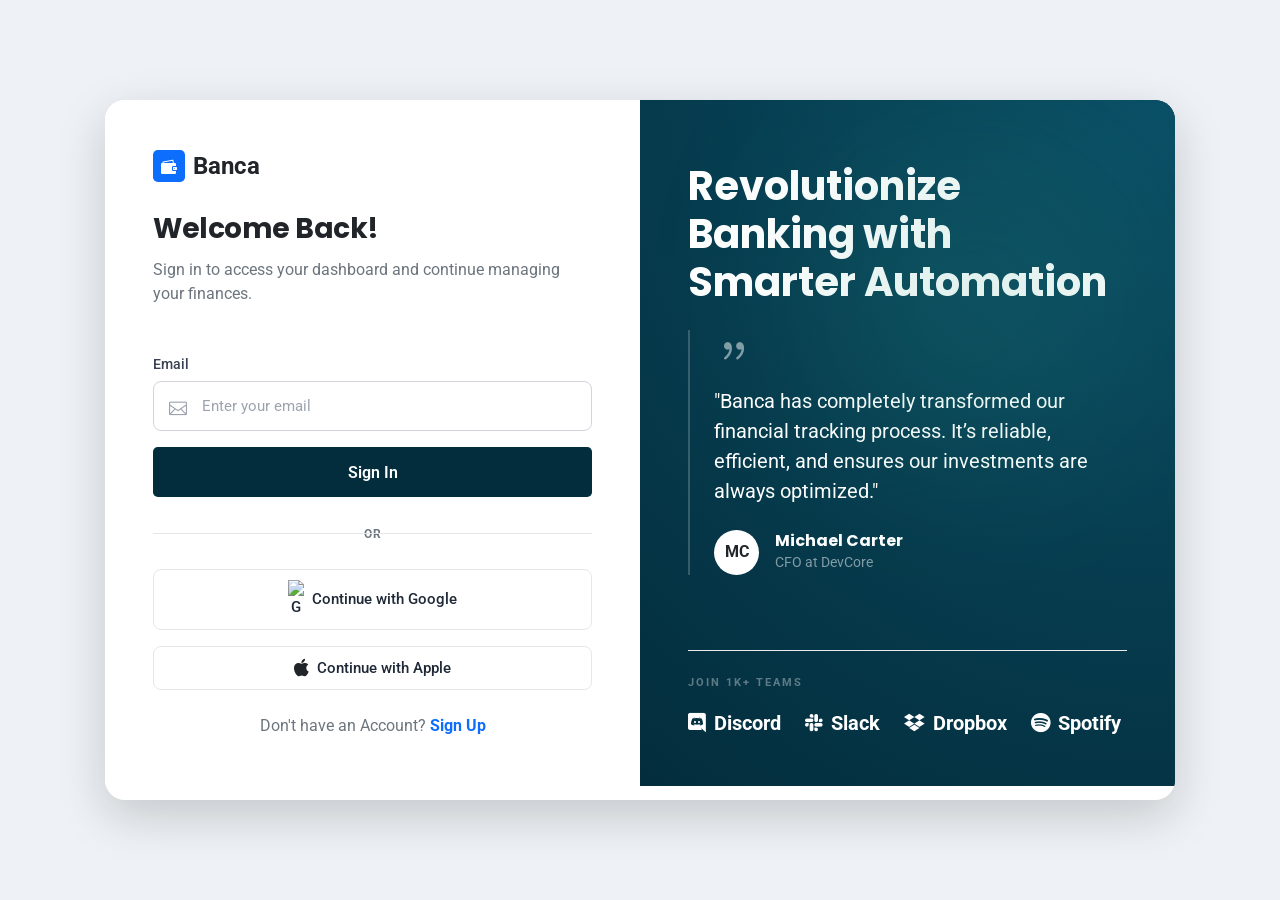
==== commit 26d10ae8: "Update login.html" ====
--- a/login.html
+++ b/login.html
@@ -49,16 +49,17 @@
                                         <p class="text-muted">Sign in to access your dashboard and continue managing your finances.</p>
                                     </div>
 
-                                    <form action="dashboard.html">
+                                    <!--<form action="dashboard.html">-->
+                                        <form id="loginForm">
                                         <div class="form-group-modern mb-3">
                                             <label class="modern-label">Email</label>
                                             <div class="input-icon-wrapper">
                                                 <i class="icon_mail_alt input-icon"></i>
-                                                <input type="email" class="form-control" placeholder="Enter your email" required>
+                                                <input id="email" type="email" class="form-control" placeholder="Enter your email" required>
                                             </div>
                                         </div>
 
-                                        <div class="form-group-modern mb-4">
+                                        <!--<div class="form-group-modern mb-4">
                                             <label class="modern-label">Password</label>
                                             <div class="input-icon-wrapper">
                                                 <i class="icon_lock_alt input-icon"></i>
@@ -68,7 +69,7 @@
                                             <div class="text-end mt-2">
                                                 <a href="#" class="theme-link-sm">Forgot Password?</a>
                                             </div>
-                                        </div>
+                                        </div>-->
 
                                         <button type="submit" class="theme-btn w-100 py-3 mb-4 rounded-3">Sign In</button>
 
@@ -147,6 +148,9 @@
     <script src="js/nouislider.min.js"></script>
     <script src="js/wow.js"></script>
     <script src="js/main.js"></script>
+    <script src="https://cdn.jsdelivr.net/npm/appwrite@17.0.0"></script>
+    <script src="appwrite.js"></script>
+    <script src="login.js"></script>
 </body>
 
 </html>
